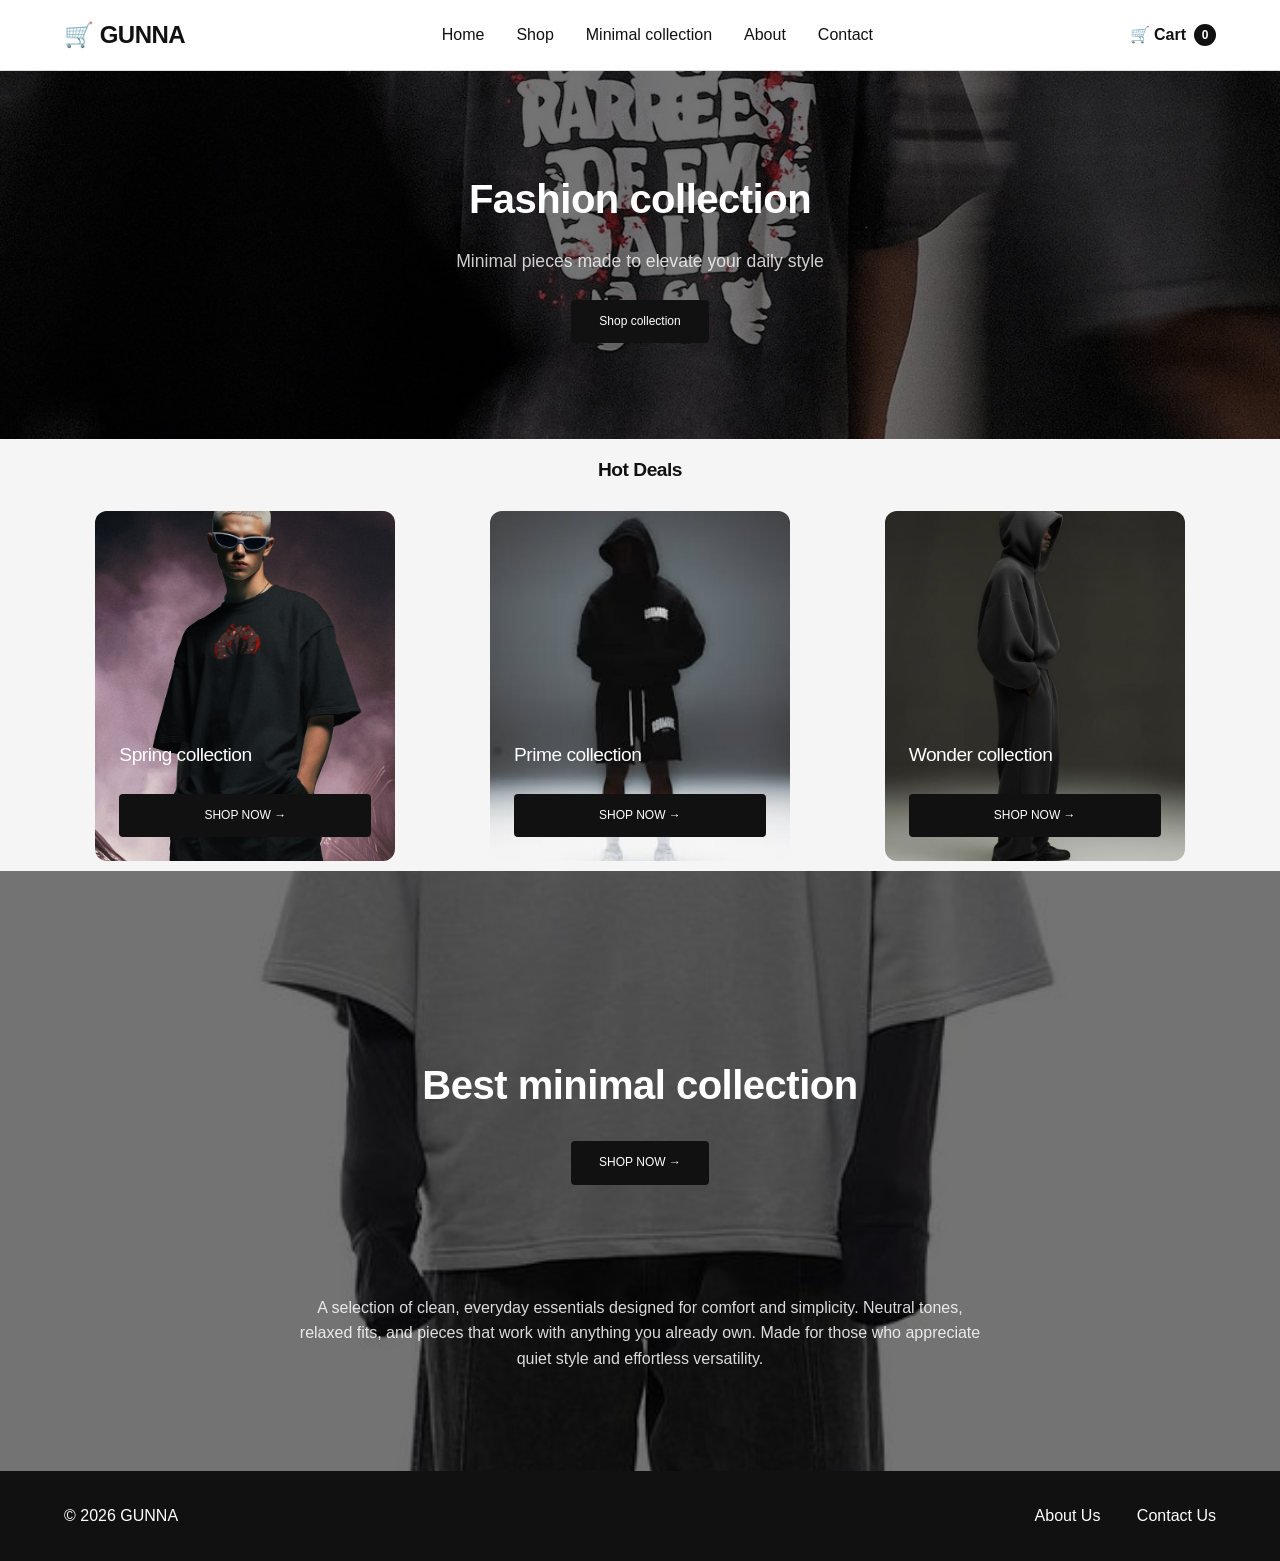
==== index.html @ c0923dde "Add files via upload" ====
<!DOCTYPE html>
<html lang="en">

<head>
    <meta charset="UTF-8">
    <meta name="author" content="Dovydas Valančius">
    <meta name="viewport" content="width=device-width, initial-scale=1.0">
    <title>Gunna | E-SHOP</title>
    <link rel="icon" href="/hoodie.png" type="image/png">
    <link rel="stylesheet" href="styles.css" type="text/css">
</head>

<body>

<header class="header">
    <div class="wrapper">
        <nav aria-label="Main navigation">

            <h1 class="logo"> 🛒 GUNNA</h1>

            <ul>
                <li><a href="#hero">Home</a></li>
                <li><a href="#shop">Shop</a></li>
                <li><a href="#hero2">Minimal collection</a></li>
                <li><a href="about.html">About</a></li>
                <li><a href="contact.html">Contact</a></li>
            </ul>

            <a href="#" class="cart-btn">
                🛒 Cart
                <span class="cart-count">0</span>
            </a>

        </nav>
    </div>
</header>

<main>

<section class="mainhero" id="hero">
    <div class="wrapper">

        <h2>Fashion collection</h2>

        <p class="hero1">
            Minimal pieces made to elevate your daily style
        </p>

        <a href="#shop" class="btn1">Shop collection</a>

    </div>
</section>

<section class="shop" id="shop">
    <div class="wrapper">

        <h2 class="hotdeals">Hot Deals</h2>

        <div class="cards">

            <article class="card spring">
                <h3>Spring collection</h3>
                <a href="spring.html" class="btn">SHOP NOW →</a>
            </article>

            <article class="card prime">
                <h3>Prime collection</h3>
                <a href="prime.html" class="btn">SHOP NOW →</a>
            </article>

            <article class="card wonder">
                <h3>Wonder collection</h3>
                <a href="wonder.html" class="btn">SHOP NOW →</a>
            </article>

        </div>

    </div>
</section>

<section class="secondhero" id="hero2">
    <div class="wrapper">

        <h2>Best minimal collection</h2>

        <p class="text">
            A selection of clean, everyday essentials designed for comfort and simplicity.
            Neutral tones, relaxed fits, and pieces that work with anything you already own.
            Made for those who appreciate quiet style and effortless versatility.
        </p>

        <a href="minimal.html" class="btn1">SHOP NOW →</a>

    </div>
</section>

</main>

<footer class="footer">
    <div class="footer-wrapper">

        <div class="footer-left">
            <p>© 2026 GUNNA</p>
        </div>

        <div class="footer-right">
            <a href="about.html">About Us</a>
            <a href="contact.html">Contact Us</a>
        </div>

    </div>
</footer>

</body>
</html>
---- styles.css ----
* {
  margin: 0;
  padding: 0;
  box-sizing: border-box;
}

html {
  scroll-behavior: smooth;
}

html, body {
  margin: 0;
  padding: 0;
  background: #f5f5f5;
  font-family: Arial, Helvetica, sans-serif;
  color: #111;
  line-height: 1.6;
}


.wrapper {
  width: 90%;
  max-width: 1200px;
  margin: 0 auto;
}

h1, h2, h3 {
  font-weight: 600;
  letter-spacing: -0.5px;
}

.text {
  max-width: 600px;
  margin-top: 1rem;
  opacity: 0.85;
}


.btn,
.btn1 {
  display: inline-block;
  padding: 12px 28px;
  background: #111;
  color: #fff;
  text-decoration: none;
  border-radius: 4px;
  margin-top: 1.5rem;
  transition: 0.25s ease;
  text-align: center;
  font-size: 0.75rem;
}

.btn:hover,
.btn1:hover {
  background: #333;
  transform: translateY(-3px);
  box-shadow: 0 8px 20px rgba(0,0,0,0.25);
}


.header {
  background: #fff;
  padding: 1rem 0;
  border-bottom: 1px solid #ddd;
  position: sticky;
  top: 0;
  z-index: 100;
}

nav {
  display: flex;
  justify-content: space-between;
  align-items: center;
}

nav ul {
  display: flex;
  gap: 2rem;
  list-style: none;
}

nav a {
  text-decoration: none;
  color: #111;
  font-weight: 500;
  transition: 0.2s ease;
}

nav a:hover {
  opacity: 0.6;
}


.mainhero {
  background:
    linear-gradient(rgba(0,0,0,0.55), rgba(0,0,0,0.55)),
    url("model.jpg") center/cover no-repeat;
  padding: 6rem 0;
  text-align: center;
}

.mainhero h2 {
  font-size: 2.5rem;
  color: #fff;
}

.hero1 {
  margin-top: 1rem;
  font-size: 1.1rem;
  color: #fff;
  opacity: 0.8;
}


.hotdeals {
  margin: 1rem auto;
  font-size: 1.2rem;
  text-align: center;
}

.cards {
  display: grid;
  grid-template-columns: repeat(3, 1fr);
  gap: 2rem;
}

.card {
  height: 350px;
  width: 100%;
  max-width: 300px;
  background-size: cover;
  background-position: center;
  background-repeat: no-repeat;
  display: flex;
  flex-direction: column;
  justify-content: flex-end;
  padding: 1.5rem;
  border-radius: 12px;
  color: #fff;
  position: relative;
  overflow: hidden;
  margin: 10px auto;
  transition: 0.25s ease;
}

.card:hover {
  transform: translateY(-3px);
  box-shadow: 0 5px 10px rgba(0,0,0,0.15);
}

.card::before {
  content: "";
  position: absolute;
  inset: 0;
  height: 90px;
  background: linear-gradient(to bottom, rgba(0,0,0,0.15), transparent);
  z-index: 1;
}

.card h3 {
  font-size: 1.2rem;
  font-weight: 500;
  position: relative;
  z-index: 2;
}

.spring { background-image: url("spring.jpg"); }
.prime  { background-image: url("prime.jpg"); }
.wonder { background-image: url("wonder.jpg"); }


.secondhero {
  background:
    linear-gradient(rgba(0,0,0,0.55), rgba(0,0,0,0.55)),
    url("hero2.jpg") center/cover no-repeat;
  height: 600px;
  padding: 2rem 0;
  text-align: center;
  position: relative;
}

.secondhero h2 {
  font-size: 2.5rem;
  color: #fff;
  margin-top: 150px;
}

.secondhero .text {
  position: absolute;
  bottom: 100px;
  left: 50%;
  transform: translateX(-50%);
  width: 100%;
  max-width: 700px;
  color: #fff;
  text-align: center;
  line-height: 1.6;
}


hr {
  border: none;
  height: 1px;
  background: linear-gradient(to right, transparent, #000, transparent);
  margin: 3rem 0;
}

.about-layout {
  display: flex;
  align-items: center;
  gap: 3rem;
  padding: 4rem 0;
}

.about-text h2 {
  flex: 1;
  text-align: left;
  font-size: 2.5rem;
}

.about-text p {
  font-size: 1rem;
  padding-top: 12px;
  max-width: 800px;
  line-height: 1.8;
}

.about-image img {
  width: 100%;
  max-width: 800px;
  border-radius: 12px;
}

.about-layout-2 {
  display: flex;
  flex-direction: row-reverse; 
  align-items: center;
  gap: 3rem;
  padding: 4rem 0;
}

.about-image-2 {
  flex: 1;
}

.about-image-2 img {
  width: 100%;
  max-width: 800px;
  border-radius: 12px;
}

.about-text-2 {
  flex: 1;
  text-align: left;
}

.about-text-2 h2 {
  font-size: 2.5rem;
}

.about-text-2 p {
  font-size: 1rem;
  padding-top: 12px;
  max-width: 800px;
  line-height: 1.8;
}


.contact {
  padding: 6rem 0;
}

.contact h2 {
  text-align: center;
  font-size: 2rem;
  color: #000;
}

.contact p {
  text-align: center;
  color: #333;
}

.contact-layout {
  display: flex;
  align-items: center;
  justify-content: space-between;
  gap: 4rem;
  margin-top: 2rem;
}

.contact-image img {
  width: 100%;
  max-width: 500px;
  border-radius: 12px;
  object-fit: cover;
  margin-bottom: 3rem;
}

#contactform {
  flex: 1;
  display: flex;
  flex-direction: column;
}

#contactform form {
  display: flex;
  flex-direction: column;
  gap: 1.2rem;
}

#contactform label {
  font-size: 1rem;
  font-weight: 600;
  margin-bottom: 4px;
}

#contactform input,
#contactform textarea {
  width: 100%;
  padding: 14px 16px;
  font-size: 1rem;
  border: 1px solid #ccc;
  border-radius: 6px;
  outline: none;
  transition: border 0.2s ease;
}

#contactform input:focus,
#contactform textarea:focus {
  border-color: black;
}

#contactform textarea {
  resize: vertical;
  min-height: 120px;
}

#contactform button {
  background: black;
  color: white;
  padding: 14px 20px;
  font-size: 1rem;
  font-weight: 600;
  border: none;
  border-radius: 6px;
  cursor: pointer;
  margin-top: 10px;
  transition: opacity 0.2s ease;
}

#contactform button:hover {
  opacity: 0.8;
}


.collection h2 {
  text-align: center;
  font-size: 2.4rem;
  margin-top: 2rem;
  margin-bottom: 2rem;
  font-weight: 700;
  letter-spacing: 1px;
}

.products {
  display: grid;
  grid-template-columns: repeat(3, 1fr);
  gap: 2rem;
  margin-top: 2rem;
  padding-bottom: 4rem;
}

.product-card {
  background: white;
  border-radius: 12px;
  overflow: hidden;
  text-align: center;
  box-shadow: 0 4px 12px rgba(0,0,0,0.08);
  transition: .25s ease;
  display: flex;
  flex-direction: column;
  justify-content: space-between;
}

.product-card:hover {
  transform: translateY(-4px);
}

.product-card img {
  width: 100%;
  height: 320px;
  object-fit: cover;
}

.product-card h3 {
  margin-top: 1rem;
  font-size: 1.2rem;
}

.price {
  margin-top: .5rem;
  font-weight: bold;
  font-size: 1.1rem;
}

.product-card button {
  margin: 1rem 0 1.5rem;
  padding: 12px 24px;
  background: #111;
  color: white;
  border: none;
  border-radius: 4px;
  cursor: pointer;
  transition: .2s ease;
}

.product-card button:hover {
  background: #333;
}


.cart-btn {
  display: flex;
  align-items: center;
  gap: 8px;
  color: #111;
  text-decoration: none;
  font-weight: 600;
}

.cart-count {
  background: #111;
  color: white;
  width: 22px;
  height: 22px;
  border-radius: 50%;
  display: flex;
  justify-content: center;
  align-items: center;
  font-size: 0.75rem;
}


.footer {
  background: #111;
  color: #fff;
  padding: 2rem 0;
}

.footer-wrapper {
  width: 90%;
  max-width: 1200px;
  margin: 0 auto;
  display: flex;
  justify-content: space-between;
  align-items: center;
}

.footer-right a {
  color: #fff;
  margin-left: 2rem;
  text-decoration: none;
  font-size: 1rem;
  transition: 0.2s ease;
}

.footer-right a:hover {
  opacity: 0.6;
}


@media (max-width: 768px) {

  nav {
    flex-direction: column;
    gap: 1rem;
  }

  nav ul {
    flex-wrap: wrap;
    justify-content: center;
    gap: 0.5rem;
  }

  .cards {
    grid-template-columns: 1fr;
  }

  .card {
    max-width: 100%;
  }

  .mainhero h2,
  .secondhero h2 {
    font-size: 2rem;
  }

  .secondhero .text {
    width: 90%;
    bottom: 40px;
    font-size: 0.9rem;
  }

  .contact-hours {
    width: 100%;
  }

  .about-layout,
  .about-layout-2 {
    flex-direction: column;
    text-align: center;
  }

  .footer-wrapper {
    flex-direction: column;
    gap: 1rem;
  }
}
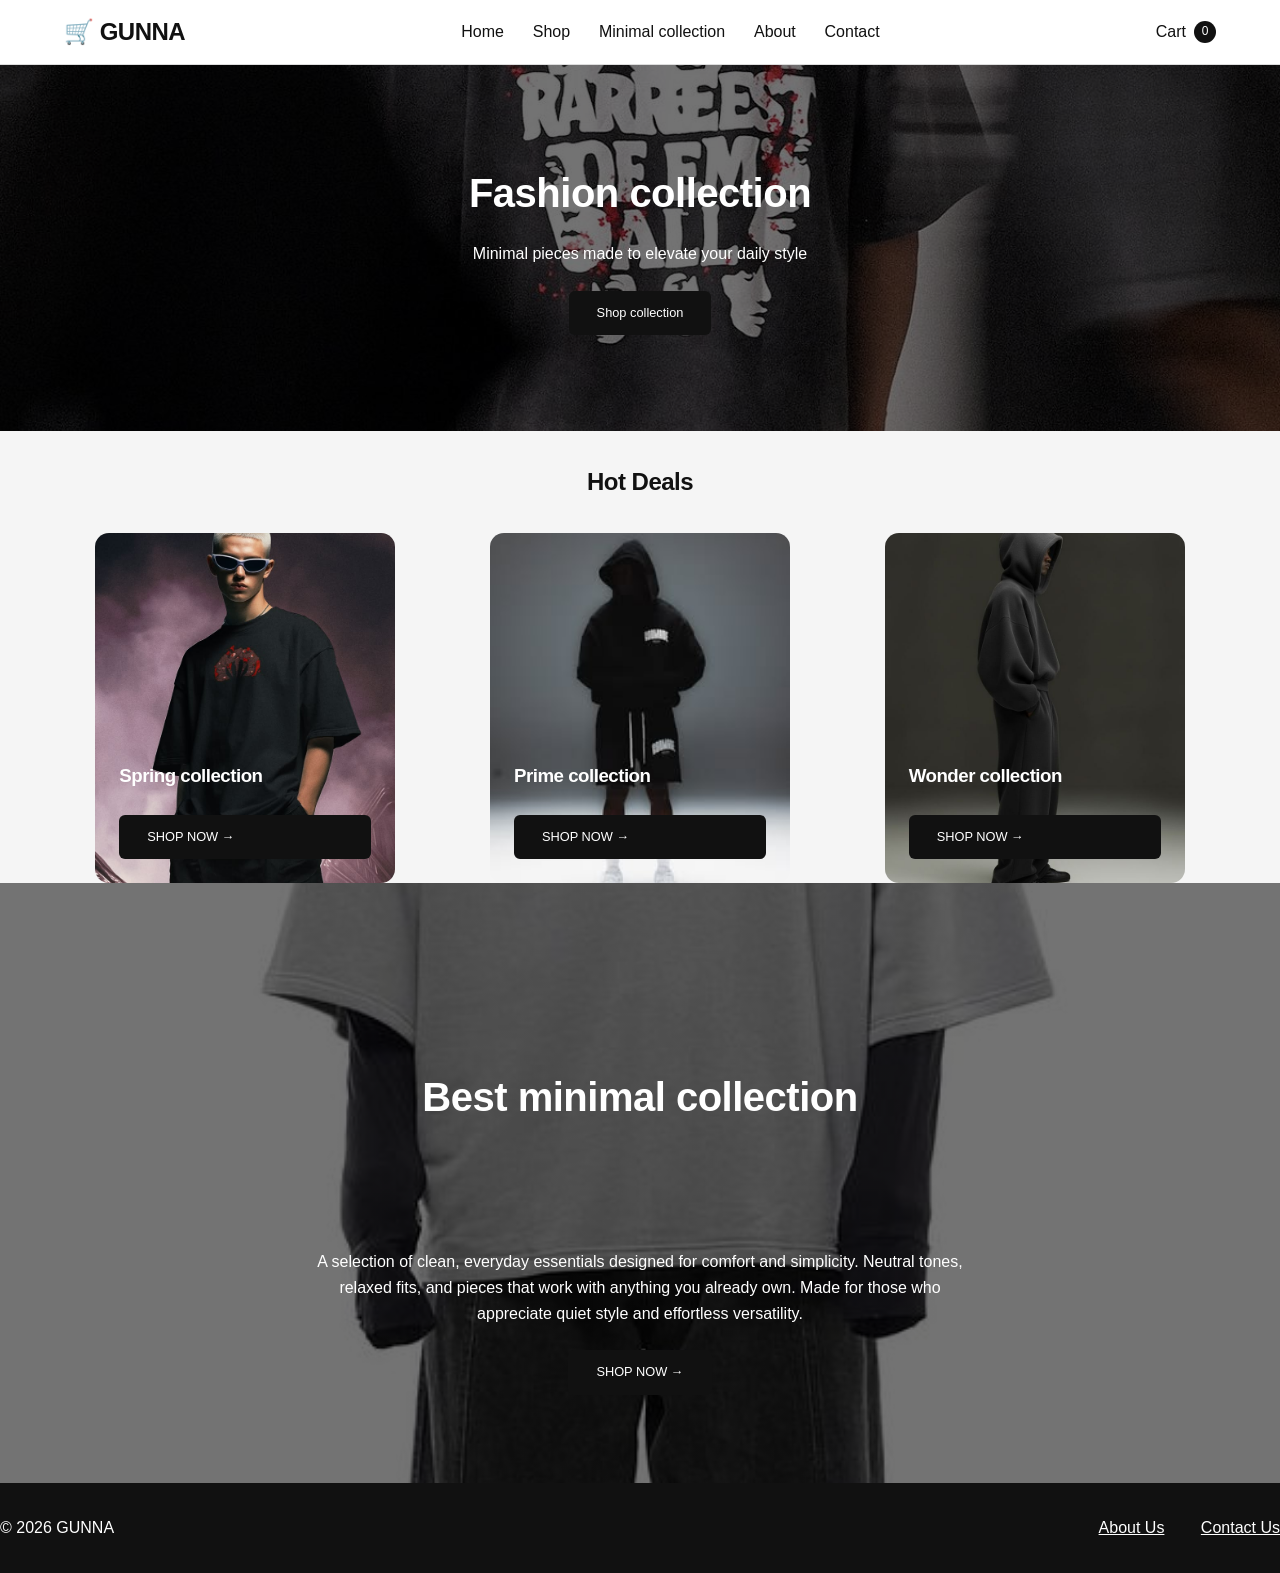
==== commit 100a6f73: "Update index.html" ====
--- a/index.html
+++ b/index.html
@@ -27,7 +27,7 @@
             </ul>
 
             <a href="#" class="cart-btn">
-                🛒 Cart
+                Cart
                 <span class="cart-count">0</span>
             </a>
 
--- a/styles.css
+++ b/styles.css
@@ -1,520 +1,614 @@
-
 * {
-  margin: 0;
-  padding: 0;
-  box-sizing: border-box;
-}
+  margin:0;
+  padding:0;
+  box-sizing:border-box;
+}
+
 
 html {
-  scroll-behavior: smooth;
-}
-
-html, body {
-  margin: 0;
-  padding: 0;
-  background: #f5f5f5;
-  font-family: Arial, Helvetica, sans-serif;
-  color: #111;
-  line-height: 1.6;
+  scroll-behavior:smooth;
+}
+
+
+body {
+  background:#f5f5f5;
+  font-family:Arial, Helvetica, sans-serif;
+  color:#111;
+  line-height:1.6;
 }
 
 
 .wrapper {
-  width: 90%;
-  max-width: 1200px;
-  margin: 0 auto;
-}
-
-h1, h2, h3 {
-  font-weight: 600;
-  letter-spacing: -0.5px;
-}
-
-.text {
-  max-width: 600px;
-  margin-top: 1rem;
-  opacity: 0.85;
+  width:90%;
+  max-width:1200px;
+  margin:auto;
+}
+
+
+h1,h2,h3 {
+  font-weight:600;
+  letter-spacing:-.5px;
 }
 
 
 .btn,
 .btn1 {
-  display: inline-block;
-  padding: 12px 28px;
-  background: #111;
-  color: #fff;
-  text-decoration: none;
-  border-radius: 4px;
-  margin-top: 1.5rem;
-  transition: 0.25s ease;
-  text-align: center;
-  font-size: 0.75rem;
-}
+  display:inline-block;
+  padding:12px 28px;
+  background:#111;
+  color:white;
+  text-decoration:none;
+  border-radius:6px;
+  margin-top:1.5rem;
+  transition:.25s;
+  font-size:.8rem;
+}
+
 
 .btn:hover,
 .btn1:hover {
-  background: #333;
-  transform: translateY(-3px);
-  box-shadow: 0 8px 20px rgba(0,0,0,0.25);
+  background:#333;
+  transform:translateY(-3px);
 }
 
 
 .header {
-  background: #fff;
-  padding: 1rem 0;
-  border-bottom: 1px solid #ddd;
-  position: sticky;
-  top: 0;
-  z-index: 100;
-}
+  background:white;
+  padding:.8rem 0;
+  border-bottom:1px solid #ddd;
+  position:sticky;
+  top:0;
+  z-index:100;
+}
+
 
 nav {
-  display: flex;
+  display:flex;
+  justify-content:space-between;
+  align-items:center;
+}
+
+
+nav ul {
+  display:flex;
+  gap:1.8rem;
+  list-style:none;
+}
+
+
+nav a {
+  color:#111;
+  text-decoration:none;
+  font-weight:500;
+}
+
+
+.logo {
+  font-weight:bold;
+}
+
+
+.mainhero {
+  background:
+  linear-gradient(rgba(0,0,0,.55),rgba(0,0,0,.55)),
+  url("model.jpg") center/cover;
+
+  padding:6rem 0;
+  text-align:center;
+}
+
+
+.mainhero h2 {
+  color:white;
+  font-size:2.5rem;
+}
+
+
+.hero1 {
+  color:white;
+  margin-top:1rem;
+}
+
+
+.cards {
+  display:grid;
+  grid-template-columns:repeat(3,1fr);
+  gap:2rem;
+}
+
+
+.hotdeals {
+  text-align:center;
+  margin:2rem 0;
+}
+
+
+.card {
+
+height:350px;
+max-width:300px;
+width:100%;
+margin:auto;
+
+background-size:cover;
+background-position:center;
+
+display:flex;
+flex-direction:column;
+justify-content:flex-end;
+
+padding:1.5rem;
+border-radius:14px;
+
+color:white;
+overflow:hidden;
+
+transition:.25s;
+
+}
+
+
+.card:hover {
+transform:translateY(-5px);
+}
+
+
+.spring {
+background-image:url("spring.jpg");
+}
+
+
+.prime {
+background-image:url("prime.jpg");
+}
+
+
+.wonder {
+background-image:url("wonder.jpg");
+}
+
+
+.secondhero {
+
+background:
+linear-gradient(rgba(0,0,0,.55),rgba(0,0,0,.55)),
+url("hero2.jpg") center/cover;
+
+height:600px;
+text-align:center;
+padding:2rem;
+
+}
+
+
+.secondhero h2 {
+
+margin-top:150px;
+color:white;
+font-size:2.5rem;
+
+}
+
+
+.secondhero .text {
+
+color:white;
+max-width:650px;
+margin:120px auto 0;
+
+}
+
+
+.about-layout,
+.about-layout-2 {
+
+display:flex;
+align-items:center;
+gap:3rem;
+padding:4rem 0;
+
+}
+
+
+.about-layout-2 {
+flex-direction:row-reverse;
+}
+
+
+.about-image img,
+.about-image-2 img {
+
+width:100%;
+border-radius:14px;
+
+}
+
+
+
+.contact {
+
+padding:5rem 0;
+
+}
+
+
+.contact h2,
+.contact p {
+
+text-align:center;
+
+}
+
+
+.contact-layout {
+
+display:flex;
+gap:3rem;
+margin-top:2rem;
+align-items:center;
+
+}
+
+
+.contact-image img {
+
+width:100%;
+max-width:500px;
+border-radius:14px;
+
+}
+
+
+#contactform {
+
+flex:1;
+background:white;
+padding:2rem;
+border-radius:14px;
+
+box-shadow:0 10px 25px rgba(0,0,0,.08);
+
+}
+
+
+#contactform form {
+
+display:flex;
+flex-direction:column;
+gap:1rem;
+
+}
+
+
+#contactform input,
+#contactform textarea {
+
+width:100%;
+padding:14px;
+border:1px solid #ccc;
+border-radius:8px;
+font-size:1rem;
+
+}
+
+
+#contactform textarea {
+
+min-height:120px;
+resize:vertical;
+
+}
+
+
+#contactform button {
+
+background:#111;
+color:white;
+border:none;
+padding:14px;
+border-radius:8px;
+cursor:pointer;
+
+}
+
+
+.collection h2 {
+
+text-align:center;
+font-size:2.4rem;
+margin:2rem;
+
+}
+
+
+.products {
+
+display:grid;
+grid-template-columns:repeat(3,1fr);
+gap:2rem;
+padding-bottom:4rem;
+
+}
+
+
+.product-card {
+
+background:white;
+border-radius:14px;
+overflow:hidden;
+text-align:center;
+
+box-shadow:0 8px 20px rgba(0,0,0,.08);
+
+transition:.25s;
+
+}
+
+
+.product-card:hover {
+
+transform:translateY(-5px);
+
+}
+
+
+.product-card img {
+
+width:100%;
+height:320px;
+object-fit:cover;
+
+}
+
+
+.product-card button {
+
+margin:1rem;
+padding:12px 25px;
+background:#111;
+color:white;
+border:none;
+border-radius:6px;
+
+}
+
+
+
+.cart-btn {
+
+display:flex;
+align-items:center;
+gap:8px;
+
+}
+
+
+.cart-count {
+
+background:#111;
+color:white;
+
+width:22px;
+height:22px;
+
+display:flex;
+align-items:center;
+justify-content:center;
+
+border-radius:50%;
+
+font-size:.75rem;
+
+}
+
+
+.project-grid {
+
+display:grid;
+grid-template-columns:repeat(3,1fr);
+gap:2rem;
+
+}
+
+
+.project-card {
+
+background:white;
+padding:2rem;
+border-radius:14px;
+
+min-height:260px;
+
+display:flex;
+flex-direction:column;
+justify-content:space-between;
+
+box-shadow:0 8px 20px rgba(0,0,0,.08);
+
+}
+
+
+.description {
+
+color:#555;
+
+}
+
+
+.skills-list {
+
+display:flex;
+justify-content:center;
+flex-wrap:wrap;
+gap:1rem;
+
+list-style:none;
+
+}
+
+
+.skills-list li {
+
+background:#111;
+color:white;
+
+padding:8px 15px;
+
+border-radius:20px;
+
+}
+
+
+
+.footer {
+
+background:#111;
+color:white;
+padding:2rem 0;
+
+}
+
+
+.footer-wrapper {
+
+display:flex;
+justify-content:space-between;
+align-items:center;
+
+}
+
+
+.footer-right a {
+
+color:white;
+margin-left:2rem;
+
+}
+
+
+
+
+@media(max-width:768px){
+
+.wrapper {
+  width:92%;
+}
+
+.header {
+  padding:.4rem 0;
+}
+
+nav {
+  flex-direction: row;
   justify-content: space-between;
   align-items: center;
 }
 
 nav ul {
-  display: flex;
-  gap: 2rem;
-  list-style: none;
-}
-
-nav a {
-  text-decoration: none;
-  color: #111;
-  font-weight: 500;
-  transition: 0.2s ease;
-}
-
-nav a:hover {
-  opacity: 0.6;
+  flex-direction: row;
+  flex-wrap: nowrap;
+  justify-content: flex-end;
+  gap: .7rem;
+}
+
+nav ul a {
+  font-size:.85rem;
+}
+
+.cart-btn {
+  font-size:.85rem;
 }
 
 
 .mainhero {
-  background:
-    linear-gradient(rgba(0,0,0,0.55), rgba(0,0,0,0.55)),
-    url("model.jpg") center/cover no-repeat;
-  padding: 6rem 0;
-  text-align: center;
+  padding:4rem 0;
 }
 
 .mainhero h2 {
-  font-size: 2.5rem;
-  color: #fff;
-}
-
-.hero1 {
-  margin-top: 1rem;
-  font-size: 1.1rem;
-  color: #fff;
-  opacity: 0.8;
-}
-
-
-.hotdeals {
-  margin: 1rem auto;
-  font-size: 1.2rem;
-  text-align: center;
-}
-
-.cards {
-  display: grid;
-  grid-template-columns: repeat(3, 1fr);
-  gap: 2rem;
+  font-size:2rem;
+}
+
+
+.cards,
+.products,
+.project-grid {
+  grid-template-columns:1fr;
 }
 
 .card {
-  height: 350px;
-  width: 100%;
-  max-width: 300px;
-  background-size: cover;
-  background-position: center;
-  background-repeat: no-repeat;
-  display: flex;
-  flex-direction: column;
-  justify-content: flex-end;
-  padding: 1.5rem;
-  border-radius: 12px;
-  color: #fff;
-  position: relative;
-  overflow: hidden;
-  margin: 10px auto;
-  transition: 0.25s ease;
-}
-
-.card:hover {
-  transform: translateY(-3px);
-  box-shadow: 0 5px 10px rgba(0,0,0,0.15);
-}
-
-.card::before {
-  content: "";
-  position: absolute;
-  inset: 0;
-  height: 90px;
-  background: linear-gradient(to bottom, rgba(0,0,0,0.15), transparent);
-  z-index: 1;
-}
-
-.card h3 {
-  font-size: 1.2rem;
-  font-weight: 500;
-  position: relative;
-  z-index: 2;
-}
-
-.spring { background-image: url("spring.jpg"); }
-.prime  { background-image: url("prime.jpg"); }
-.wonder { background-image: url("wonder.jpg"); }
+  height:320px;
+  max-width:100%;
+}
+
+.product-card {
+  max-width:350px;
+  margin:auto;
+}
+
+.product-card img {
+  height:300px;
+}
 
 
 .secondhero {
-  background:
-    linear-gradient(rgba(0,0,0,0.55), rgba(0,0,0,0.55)),
-    url("hero2.jpg") center/cover no-repeat;
-  height: 600px;
-  padding: 2rem 0;
-  text-align: center;
-  position: relative;
+  height:auto;
+  min-height:500px;
 }
 
 .secondhero h2 {
-  font-size: 2.5rem;
-  color: #fff;
-  margin-top: 150px;
-}
-
-.secondhero .text {
-  position: absolute;
-  bottom: 100px;
-  left: 50%;
-  transform: translateX(-50%);
-  width: 100%;
-  max-width: 700px;
-  color: #fff;
-  text-align: center;
-  line-height: 1.6;
-}
-
-
-hr {
-  border: none;
-  height: 1px;
-  background: linear-gradient(to right, transparent, #000, transparent);
-  margin: 3rem 0;
-}
-
-.about-layout {
-  display: flex;
-  align-items: center;
-  gap: 3rem;
-  padding: 4rem 0;
-}
-
-.about-text h2 {
-  flex: 1;
-  text-align: left;
-  font-size: 2.5rem;
-}
-
-.about-text p {
-  font-size: 1rem;
-  padding-top: 12px;
-  max-width: 800px;
-  line-height: 1.8;
-}
-
-.about-image img {
-  width: 100%;
-  max-width: 800px;
-  border-radius: 12px;
-}
-
-.about-layout-2 {
-  display: flex;
-  flex-direction: row-reverse; 
-  align-items: center;
-  gap: 3rem;
-  padding: 4rem 0;
-}
-
-.about-image-2 {
-  flex: 1;
-}
-
-.about-image-2 img {
-  width: 100%;
-  max-width: 800px;
-  border-radius: 12px;
-}
-
-.about-text-2 {
-  flex: 1;
-  text-align: left;
-}
-
-.about-text-2 h2 {
-  font-size: 2.5rem;
-}
-
-.about-text-2 p {
-  font-size: 1rem;
-  padding-top: 12px;
-  max-width: 800px;
-  line-height: 1.8;
-}
-
+  margin-top:80px;
+  font-size:2rem;
+}
+
+
+
+.about-layout,
+.about-layout-2,
+.contact-layout {
+  flex-direction:column;
+}
 
 .contact {
-  padding: 6rem 0;
-}
-
-.contact h2 {
-  text-align: center;
-  font-size: 2rem;
-  color: #000;
-}
-
-.contact p {
-  text-align: center;
-  color: #333;
-}
-
-.contact-layout {
-  display: flex;
-  align-items: center;
-  justify-content: space-between;
-  gap: 4rem;
-  margin-top: 2rem;
-}
-
-.contact-image img {
-  width: 100%;
-  max-width: 500px;
-  border-radius: 12px;
-  object-fit: cover;
-  margin-bottom: 3rem;
+  padding:4rem 0;
 }
 
 #contactform {
-  flex: 1;
-  display: flex;
-  flex-direction: column;
-}
-
-#contactform form {
-  display: flex;
-  flex-direction: column;
-  gap: 1.2rem;
-}
-
-#contactform label {
-  font-size: 1rem;
-  font-weight: 600;
-  margin-bottom: 4px;
+  width:100%;
+  padding:1.5rem;
 }
 
 #contactform input,
 #contactform textarea {
-  width: 100%;
-  padding: 14px 16px;
-  font-size: 1rem;
-  border: 1px solid #ccc;
-  border-radius: 6px;
-  outline: none;
-  transition: border 0.2s ease;
-}
-
-#contactform input:focus,
-#contactform textarea:focus {
-  border-color: black;
-}
-
-#contactform textarea {
-  resize: vertical;
-  min-height: 120px;
+  font-size:16px;
 }
 
 #contactform button {
-  background: black;
-  color: white;
-  padding: 14px 20px;
-  font-size: 1rem;
-  font-weight: 600;
-  border: none;
-  border-radius: 6px;
-  cursor: pointer;
-  margin-top: 10px;
-  transition: opacity 0.2s ease;
-}
-
-#contactform button:hover {
-  opacity: 0.8;
-}
-
-
-.collection h2 {
-  text-align: center;
-  font-size: 2.4rem;
-  margin-top: 2rem;
-  margin-bottom: 2rem;
-  font-weight: 700;
-  letter-spacing: 1px;
-}
-
-.products {
-  display: grid;
-  grid-template-columns: repeat(3, 1fr);
-  gap: 2rem;
-  margin-top: 2rem;
-  padding-bottom: 4rem;
-}
-
-.product-card {
-  background: white;
-  border-radius: 12px;
-  overflow: hidden;
-  text-align: center;
-  box-shadow: 0 4px 12px rgba(0,0,0,0.08);
-  transition: .25s ease;
-  display: flex;
-  flex-direction: column;
-  justify-content: space-between;
-}
-
-.product-card:hover {
-  transform: translateY(-4px);
-}
-
-.product-card img {
-  width: 100%;
-  height: 320px;
-  object-fit: cover;
-}
-
-.product-card h3 {
-  margin-top: 1rem;
-  font-size: 1.2rem;
-}
-
-.price {
-  margin-top: .5rem;
-  font-weight: bold;
-  font-size: 1.1rem;
-}
-
-.product-card button {
-  margin: 1rem 0 1.5rem;
-  padding: 12px 24px;
-  background: #111;
-  color: white;
-  border: none;
-  border-radius: 4px;
-  cursor: pointer;
-  transition: .2s ease;
-}
-
-.product-card button:hover {
-  background: #333;
-}
-
-
-.cart-btn {
-  display: flex;
-  align-items: center;
-  gap: 8px;
-  color: #111;
-  text-decoration: none;
-  font-weight: 600;
-}
-
-.cart-count {
-  background: #111;
-  color: white;
-  width: 22px;
-  height: 22px;
-  border-radius: 50%;
-  display: flex;
-  justify-content: center;
-  align-items: center;
-  font-size: 0.75rem;
-}
-
-
-.footer {
-  background: #111;
-  color: #fff;
-  padding: 2rem 0;
-}
+  width:100%;
+}
+
+
+
+.skills-list {
+  flex-direction:column;
+  align-items:center;
+}
+
 
 .footer-wrapper {
-  width: 90%;
-  max-width: 1200px;
-  margin: 0 auto;
-  display: flex;
-  justify-content: space-between;
-  align-items: center;
+  flex-direction:column;
+  gap:1rem;
+  text-align:center;
+}
+
+.footer-right {
+  display:flex;
+  flex-direction:column;
+  gap:1rem;
 }
 
 .footer-right a {
-  color: #fff;
-  margin-left: 2rem;
-  text-decoration: none;
-  font-size: 1rem;
-  transition: 0.2s ease;
-}
-
-.footer-right a:hover {
-  opacity: 0.6;
-}
-
-
-@media (max-width: 768px) {
-
-  nav {
-    flex-direction: column;
-    gap: 1rem;
-  }
-
-  nav ul {
-    flex-wrap: wrap;
-    justify-content: center;
-    gap: 0.5rem;
-  }
-
-  .cards {
-    grid-template-columns: 1fr;
-  }
-
-  .card {
-    max-width: 100%;
-  }
-
-  .mainhero h2,
-  .secondhero h2 {
-    font-size: 2rem;
-  }
-
-  .secondhero .text {
-    width: 90%;
-    bottom: 40px;
-    font-size: 0.9rem;
-  }
-
-  .contact-hours {
-    width: 100%;
-  }
-
-  .about-layout,
-  .about-layout-2 {
-    flex-direction: column;
-    text-align: center;
-  }
-
-  .footer-wrapper {
-    flex-direction: column;
-    gap: 1rem;
-  }
-}
+  margin:0;
+}
+
+}
+
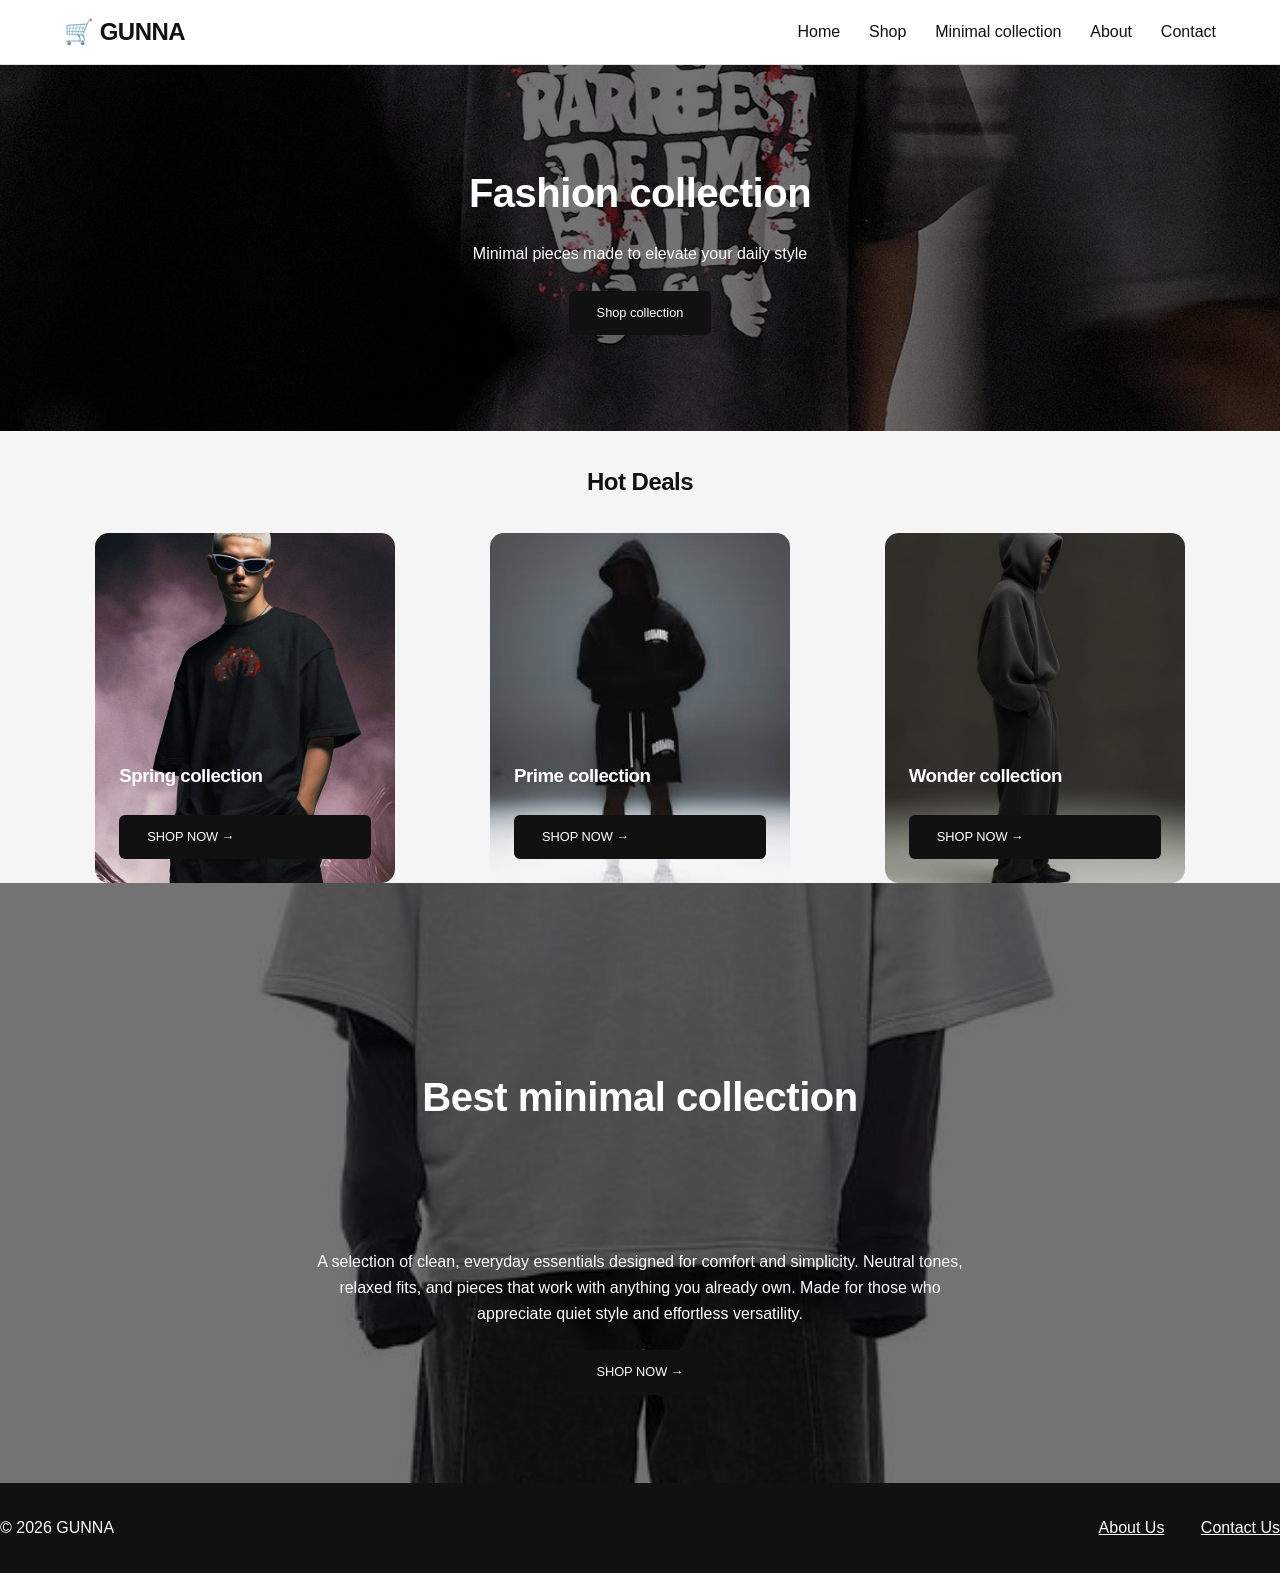
==== commit e43e9cae: "Update index.html" ====
--- a/index.html
+++ b/index.html
@@ -26,10 +26,6 @@
                 <li><a href="contact.html">Contact</a></li>
             </ul>
 
-            <a href="#" class="cart-btn">
-                Cart
-                <span class="cart-count">0</span>
-            </a>
 
         </nav>
     </div>
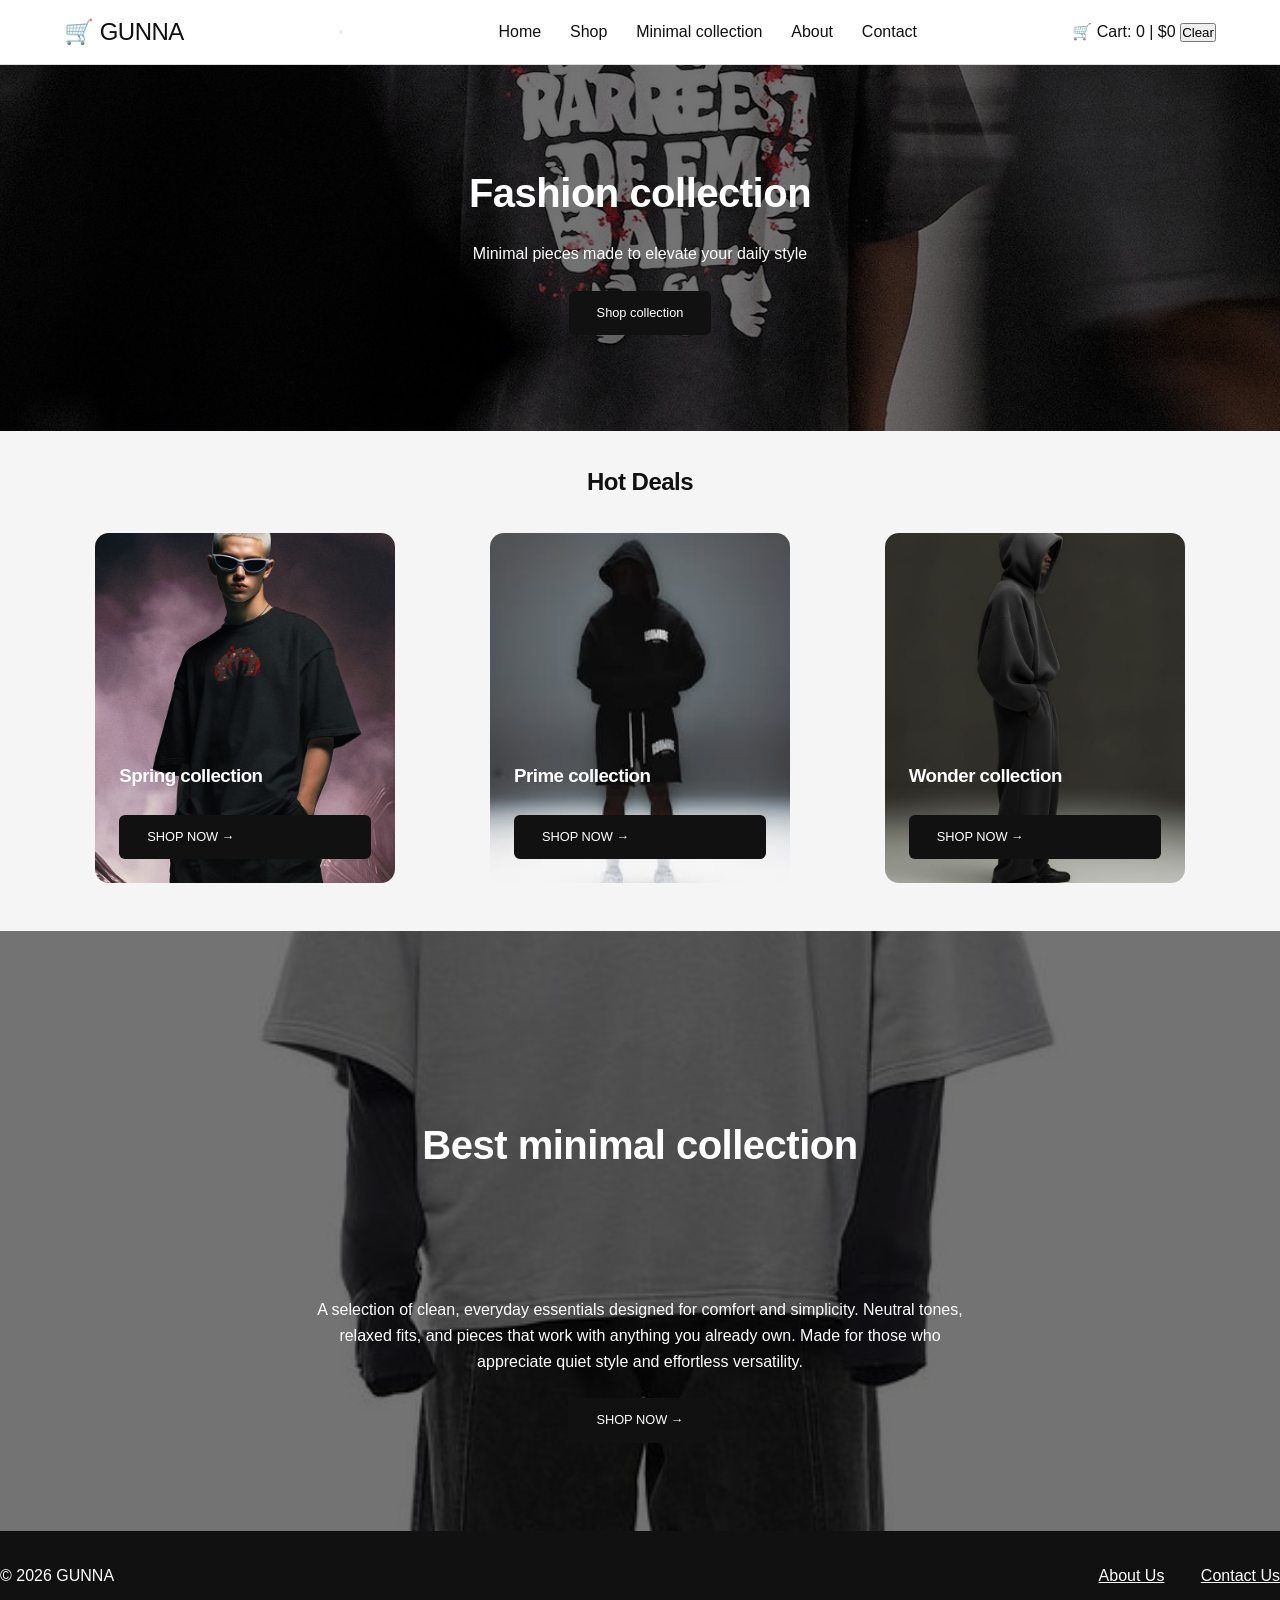
==== commit d7ee642e: "Update index.html fixed html" ====
--- a/index.html
+++ b/index.html
@@ -6,7 +6,7 @@
     <meta name="author" content="Dovydas Valančius">
     <meta name="viewport" content="width=device-width, initial-scale=1.0">
     <title>Gunna | E-SHOP</title>
-    <link rel="icon" href="/hoodie.png" type="image/png">
+    <link rel="icon" href="hoodie.png" type="image/png">
     <link rel="stylesheet" href="styles.css" type="text/css">
 </head>
 
@@ -16,16 +16,26 @@
     <div class="wrapper">
         <nav aria-label="Main navigation">
 
-            <h1 class="logo"> 🛒 GUNNA</h1>
+            <h1 class="logo"><a href="index.html#hero">🛒 GUNNA </a></h1>
 
-            <ul>
-                <li><a href="#hero">Home</a></li>
-                <li><a href="#shop">Shop</a></li>
-                <li><a href="#hero2">Minimal collection</a></li>
+            <button class="hamburger" id="hamburger-btn" aria-label="Open navigation menu">
+                <span></span>
+                <span></span>
+                <span></span>
+            </button>
+
+            <ul id="nav-links">
+                <li><a href="index.html#hero">Home</a></li>
+                <li><a href="index.html#shop">Shop</a></li>
+                <li><a href="index.html#hero2">Minimal collection</a></li>
                 <li><a href="about.html">About</a></li>
                 <li><a href="contact.html">Contact</a></li>
             </ul>
 
+<div class="cart-info">
+    <span>🛒 Cart: <span id="cart-count">0</span> | $<span id="total-price">0</span></span>
+    <button class="clear-btn" id="clear-cart-btn">Clear</button>
+</div>
 
         </nav>
     </div>
@@ -107,5 +117,7 @@
     </div>
 </footer>
 
+<script src="script.js"></script>
+
 </body>
 </html>
--- a/styles.css
+++ b/styles.css
@@ -4,11 +4,9 @@
   box-sizing:border-box;
 }
 
-
 html {
   scroll-behavior:smooth;
 }
-
 
 body {
   background:#f5f5f5;
@@ -17,19 +15,16 @@
   line-height:1.6;
 }
 
-
 .wrapper {
   width:90%;
   max-width:1200px;
   margin:auto;
 }
 
-
 h1,h2,h3 {
   font-weight:600;
   letter-spacing:-.5px;
 }
-
 
 .btn,
 .btn1 {
@@ -44,13 +39,11 @@
   font-size:.8rem;
 }
 
-
 .btn:hover,
 .btn1:hover {
   background:#333;
   transform:translateY(-3px);
 }
-
 
 .header {
   background:white;
@@ -61,20 +54,17 @@
   z-index:100;
 }
 
-
 nav {
   display:flex;
   justify-content:space-between;
   align-items:center;
 }
-
 
 nav ul {
   display:flex;
   gap:1.8rem;
   list-style:none;
 }
-
 
 nav a {
   color:#111;
@@ -82,27 +72,22 @@
   font-weight:500;
 }
 
-
 .logo {
   font-weight:bold;
 }
-
 
 .mainhero {
   background:
   linear-gradient(rgba(0,0,0,.55),rgba(0,0,0,.55)),
   url("model.jpg") center/cover;
-
   padding:6rem 0;
   text-align:center;
 }
 
-
 .mainhero h2 {
   color:white;
   font-size:2.5rem;
 }
-
 
 .hero1 {
   color:white;
@@ -114,379 +99,250 @@
   display:grid;
   grid-template-columns:repeat(3,1fr);
   gap:2rem;
-}
-
+  margin-bottom:3rem;  
+}
 
 .hotdeals {
   text-align:center;
   margin:2rem 0;
 }
 
-
 .card {
-
-height:350px;
-max-width:300px;
-width:100%;
-margin:auto;
-
-background-size:cover;
-background-position:center;
-
-display:flex;
-flex-direction:column;
-justify-content:flex-end;
-
-padding:1.5rem;
-border-radius:14px;
-
-color:white;
-overflow:hidden;
-
-transition:.25s;
-
-}
-
+  height:350px;
+  max-width:300px;
+  width:100%;
+  margin:auto;
+  background-size:cover;
+  background-position:center;
+  display:flex;
+  flex-direction:column;
+  justify-content:flex-end;
+  padding:1.5rem;
+  border-radius:14px;
+  color:white;
+  overflow:hidden;
+  transition:.25s;
+}
 
 .card:hover {
-transform:translateY(-5px);
-}
-
-
-.spring {
-background-image:url("spring.jpg");
-}
-
-
-.prime {
-background-image:url("prime.jpg");
-}
-
-
-.wonder {
-background-image:url("wonder.jpg");
-}
+  transform:translateY(-5px);
+}
+
+.spring { background-image:url("spring.jpg"); }
+.prime { background-image:url("prime.jpg"); }
+.wonder { background-image:url("wonder.jpg"); }
 
 
 .secondhero {
-
-background:
-linear-gradient(rgba(0,0,0,.55),rgba(0,0,0,.55)),
-url("hero2.jpg") center/cover;
-
-height:600px;
-text-align:center;
-padding:2rem;
-
-}
-
+  background:
+  linear-gradient(rgba(0,0,0,.55),rgba(0,0,0,.55)),
+  url("hero2.jpg") center/cover;
+  height:600px;
+  text-align:center;
+  padding:2rem;
+  margin-bottom:0;  
+}
 
 .secondhero h2 {
-
-margin-top:150px;
-color:white;
-font-size:2.5rem;
-
-}
-
+  margin-top:150px;
+  color:white;
+  font-size:2.5rem;
+}
 
 .secondhero .text {
-
-color:white;
-max-width:650px;
-margin:120px auto 0;
-
-}
-
+  color:white;
+  max-width:650px;
+  margin:120px auto 0;
+}
 
 .about-layout,
 .about-layout-2 {
-
-display:flex;
-align-items:center;
-gap:3rem;
-padding:4rem 0;
-
-}
-
+  display:flex;
+  align-items:center;
+  gap:3rem;
+  padding:4rem 0;
+}
 
 .about-layout-2 {
-flex-direction:row-reverse;
-}
-
+  flex-direction:row-reverse;
+}
 
 .about-image img,
 .about-image-2 img {
-
-width:100%;
-border-radius:14px;
-
-}
-
-
+  width:100%;
+  border-radius:14px;
+}
 
 .contact {
-
-padding:5rem 0;
-
-}
-
+  padding:5rem 0;
+}
 
 .contact h2,
 .contact p {
-
-text-align:center;
-
-}
-
+  text-align:center;
+}
 
 .contact-layout {
-
-display:flex;
-gap:3rem;
-margin-top:2rem;
-align-items:center;
-
-}
-
+  display:flex;
+  gap:3rem;
+  margin-top:2rem;
+  align-items:center;
+}
 
 .contact-image img {
-
-width:100%;
-max-width:500px;
-border-radius:14px;
-
-}
-
+  width:100%;
+  max-width:500px;
+  border-radius:14px;
+}
 
 #contactform {
-
-flex:1;
-background:white;
-padding:2rem;
-border-radius:14px;
-
-box-shadow:0 10px 25px rgba(0,0,0,.08);
-
-}
-
+  flex:1;
+  background:white;
+  padding:2rem;
+  border-radius:14px;
+  box-shadow:0 10px 25px rgba(0,0,0,.08);
+}
 
 #contactform form {
-
-display:flex;
-flex-direction:column;
-gap:1rem;
-
-}
-
+  display:flex;
+  flex-direction:column;
+  gap:1rem;
+}
 
 #contactform input,
 #contactform textarea {
-
-width:100%;
-padding:14px;
-border:1px solid #ccc;
-border-radius:8px;
-font-size:1rem;
-
-}
-
+  width:100%;
+  padding:14px;
+  border:1px solid #ccc;
+  border-radius:8px;
+  font-size:1rem;
+}
 
 #contactform textarea {
-
-min-height:120px;
-resize:vertical;
-
-}
-
+  min-height:120px;
+  resize:vertical;
+}
 
 #contactform button {
-
-background:#111;
-color:white;
-border:none;
-padding:14px;
-border-radius:8px;
-cursor:pointer;
-
-}
-
+  background:#111;
+  color:white;
+  border:none;
+  padding:14px;
+  border-radius:8px;
+  cursor:pointer;
+}
 
 .collection h2 {
-
-text-align:center;
-font-size:2.4rem;
-margin:2rem;
-
-}
-
+  text-align:center;
+  font-size:2.4rem;
+  margin:2rem;
+}
 
 .products {
-
-display:grid;
-grid-template-columns:repeat(3,1fr);
-gap:2rem;
-padding-bottom:4rem;
-
-}
-
+  display:grid;
+  grid-template-columns:repeat(3,1fr);
+  gap:2rem;
+  padding-bottom:4rem;
+}
 
 .product-card {
-
-background:white;
-border-radius:14px;
-overflow:hidden;
-text-align:center;
-
-box-shadow:0 8px 20px rgba(0,0,0,.08);
-
-transition:.25s;
-
-}
-
+  background:white;
+  border-radius:14px;
+  overflow:hidden;
+  text-align:center;
+  box-shadow:0 8px 20px rgba(0,0,0,.08);
+  transition:.25s;
+}
 
 .product-card:hover {
-
-transform:translateY(-5px);
-
-}
-
+  transform:translateY(-5px);
+}
 
 .product-card img {
-
-width:100%;
-height:320px;
-object-fit:cover;
-
-}
-
+  width:100%;
+  height:320px;
+  object-fit:cover;
+}
 
 .product-card button {
-
-margin:1rem;
-padding:12px 25px;
-background:#111;
-color:white;
-border:none;
-border-radius:6px;
-
-}
-
-
+  margin:1rem;
+  padding:12px 25px;
+  background:#111;
+  color:white;
+  border:none;
+  border-radius:6px;
+}
 
 .cart-btn {
-
-display:flex;
-align-items:center;
-gap:8px;
-
-}
-
+  display:flex;
+  align-items:center;
+  gap:8px;
+}
 
 .cart-count {
-
-background:#111;
-color:white;
-
-width:22px;
-height:22px;
-
-display:flex;
-align-items:center;
-justify-content:center;
-
-border-radius:50%;
-
-font-size:.75rem;
-
-}
-
+  background:#111;
+  color:white;
+  width:22px;
+  height:22px;
+  display:flex;
+  align-items:center;
+  justify-content:center;
+  border-radius:50%;
+  font-size:.75rem;
+}
 
 .project-grid {
-
-display:grid;
-grid-template-columns:repeat(3,1fr);
-gap:2rem;
-
-}
-
+  display:grid;
+  grid-template-columns:repeat(3,1fr);
+  gap:2rem;
+}
 
 .project-card {
-
-background:white;
-padding:2rem;
-border-radius:14px;
-
-min-height:260px;
-
-display:flex;
-flex-direction:column;
-justify-content:space-between;
-
-box-shadow:0 8px 20px rgba(0,0,0,.08);
-
-}
-
+  background:white;
+  padding:2rem;
+  border-radius:14px;
+  min-height:260px;
+  display:flex;
+  flex-direction:column;
+  justify-content:space-between;
+  box-shadow:0 8px 20px rgba(0,0,0,.08);
+}
 
 .description {
-
-color:#555;
-
-}
-
+  color:#555;
+}
 
 .skills-list {
-
-display:flex;
-justify-content:center;
-flex-wrap:wrap;
-gap:1rem;
-
-list-style:none;
-
-}
-
+  display:flex;
+  justify-content:center;
+  flex-wrap:wrap;
+  gap:1rem;
+  list-style:none;
+}
 
 .skills-list li {
-
-background:#111;
-color:white;
-
-padding:8px 15px;
-
-border-radius:20px;
-
-}
-
-
+  background:#111;
+  color:white;
+  padding:8px 15px;
+  border-radius:20px;
+}
 
 .footer {
-
-background:#111;
-color:white;
-padding:2rem 0;
-
-}
-
+  background:#111;
+  color:white;
+  padding:2rem 0;
+}
 
 .footer-wrapper {
-
-display:flex;
-justify-content:space-between;
-align-items:center;
-
-}
-
+  display:flex;
+  justify-content:space-between;
+  align-items:center;
+}
 
 .footer-right a {
-
-color:white;
-margin-left:2rem;
-
-}
-
-
-
+  color:white;
+  margin-left:2rem;
+}
 
 @media(max-width:768px){
 
@@ -519,7 +375,6 @@
   font-size:.85rem;
 }
 
-
 .mainhero {
   padding:4rem 0;
 }
@@ -527,7 +382,6 @@
 .mainhero h2 {
   font-size:2rem;
 }
-
 
 .cards,
 .products,
@@ -549,7 +403,6 @@
   height:300px;
 }
 
-
 .secondhero {
   height:auto;
   min-height:500px;
@@ -560,8 +413,6 @@
   font-size:2rem;
 }
 
-
-
 .about-layout,
 .about-layout-2,
 .contact-layout {
@@ -586,13 +437,10 @@
   width:100%;
 }
 
-
-
 .skills-list {
   flex-direction:column;
   align-items:center;
 }
-
 
 .footer-wrapper {
   flex-direction:column;
@@ -611,4 +459,3 @@
 }
 
 }
-
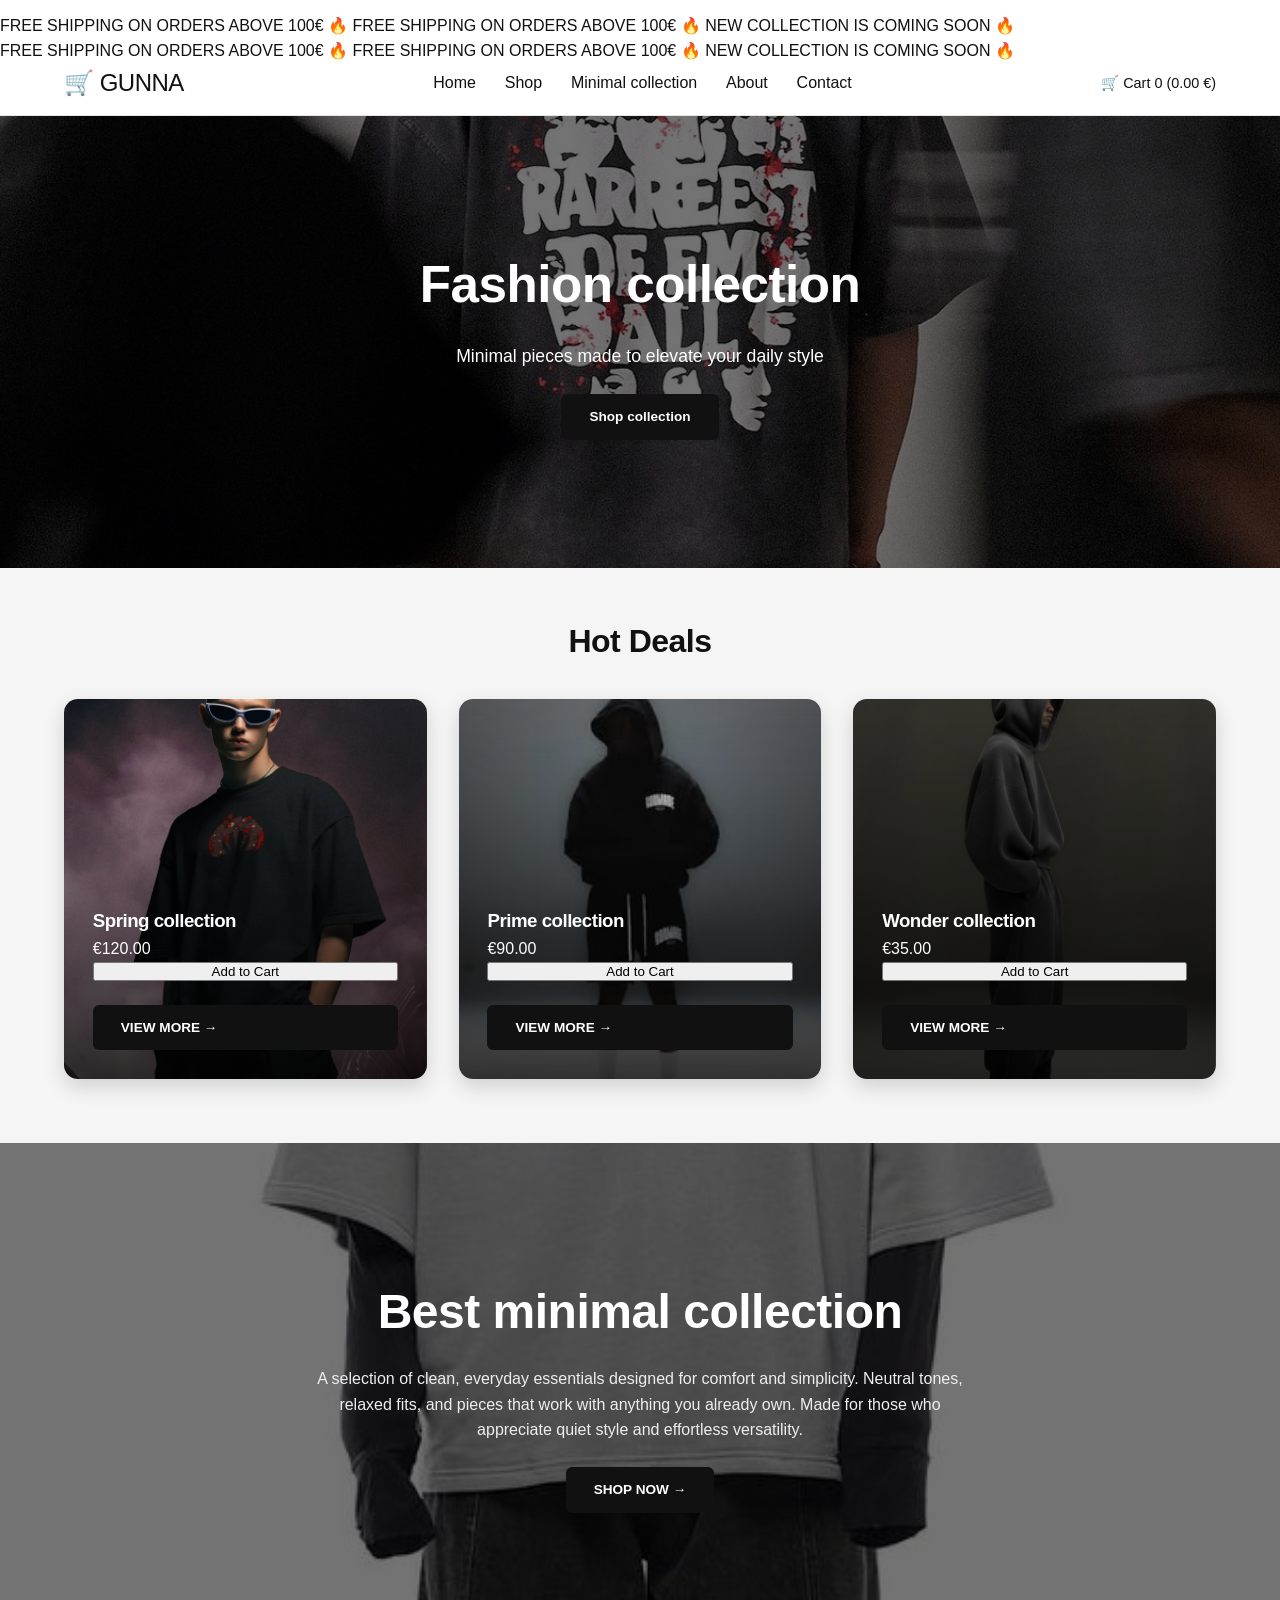
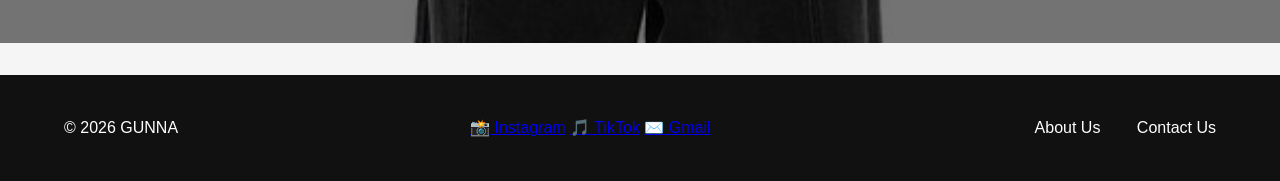
==== commit a8b9b6d5: "Update index.html" ====
--- a/index.html
+++ b/index.html
@@ -6,24 +6,48 @@
     <meta name="author" content="Dovydas Valančius">
     <meta name="viewport" content="width=device-width, initial-scale=1.0">
     <title>Gunna | E-SHOP</title>
-    <link rel="icon" href="hoodie.png" type="image/png">
+    <link rel="icon" href="/hoodie.png" type="image/png">
     <link rel="stylesheet" href="styles.css" type="text/css">
 </head>
 
 <body>
 
 <header class="header">
+
+    <div class="marquee-bar">
+    <div class="marquee-content">
+        <span>FREE SHIPPING ON ORDERS ABOVE 100€</span>
+        <span class="fire">🔥</span>
+        <span>FREE SHIPPING ON ORDERS ABOVE 100€</span>
+        <span class="fire">🔥</span>
+        <span>NEW COLLECTION IS COMING SOON</span>
+        <span class="fire">🔥</span>
+    </div>
+    
+    <div class="marquee-content" aria-hidden="true">
+        <span>FREE SHIPPING ON ORDERS ABOVE 100€</span>
+        <span class="fire">🔥</span>
+        <span>FREE SHIPPING ON ORDERS ABOVE 100€</span>
+        <span class="fire">🔥</span>
+        <span>NEW COLLECTION IS COMING SOON</span>
+        <span class="fire">🔥</span>
+    </div>
+</div>
+
+
     <div class="wrapper">
         <nav aria-label="Main navigation">
 
             <h1 class="logo"><a href="index.html#hero">🛒 GUNNA </a></h1>
 
+            
             <button class="hamburger" id="hamburger-btn" aria-label="Open navigation menu">
                 <span></span>
                 <span></span>
                 <span></span>
             </button>
 
+            
             <ul id="nav-links">
                 <li><a href="index.html#hero">Home</a></li>
                 <li><a href="index.html#shop">Shop</a></li>
@@ -32,10 +56,13 @@
                 <li><a href="contact.html">Contact</a></li>
             </ul>
 
-<div class="cart-info">
-    <span>🛒 Cart: <span id="cart-count">0</span> | $<span id="total-price">0</span></span>
-    <button class="clear-btn" id="clear-cart-btn">Clear</button>
-</div>
+           
+                <div class="cart-info">
+            <a href="cart.html" class="cart-btn-link" aria-label="Shopping cart">
+                🛒 <span class="cart-label">Cart</span> 
+                <span id="cart-count">0</span> (<span id="total-price">0.00</span> €)
+            </a>
+        </div>
 
         </nav>
     </div>
@@ -62,21 +89,28 @@
 
         <h2 class="hotdeals">Hot Deals</h2>
 
-        <div class="cards">
+        <div class="cards" id="products-grid">
 
             <article class="card spring">
                 <h3>Spring collection</h3>
-                <a href="spring.html" class="btn">SHOP NOW →</a>
+                <p class="price">€120.00</p>
+              
+                <button class="add-to-cart-btn" data-id="1" data-name="Spring Hoodie" data-price="120">Add to Cart</button>
+                <a href="spring.html" class="btn">VIEW MORE →</a>
             </article>
 
             <article class="card prime">
                 <h3>Prime collection</h3>
-                <a href="prime.html" class="btn">SHOP NOW →</a>
+                <p class="price">€90.00</p>
+                <button class="add-to-cart-btn" data-id="2" data-name="Prime Jacket" data-price="90">Add to Cart</button>
+                <a href="prime.html" class="btn">VIEW MORE →</a>
             </article>
 
             <article class="card wonder">
                 <h3>Wonder collection</h3>
-                <a href="wonder.html" class="btn">SHOP NOW →</a>
+                <p class="price">€35.00</p>
+                <button class="add-to-cart-btn" data-id="3" data-name="Wonder Tee" data-price="35">Add to Cart</button>
+                <a href="wonder.html" class="btn">VIEW MORE →</a>
             </article>
 
         </div>
@@ -103,17 +137,21 @@
 </main>
 
 <footer class="footer">
-    <div class="footer-wrapper">
-
+    <div class="wrapper footer-wrapper">
         <div class="footer-left">
             <p>© 2026 GUNNA</p>
+        </div>
+
+        <div class="footer-socials">
+            <a href="https://instagram.com" target="_blank" rel="noopener">📸 Instagram</a>
+            <a href="https://tiktok.com" target="_blank" rel="noopener">🎵 TikTok</a>
+            <a href="https://gmail.com">✉️ Gmail</a>
         </div>
 
         <div class="footer-right">
             <a href="about.html">About Us</a>
             <a href="contact.html">Contact Us</a>
         </div>
-
     </div>
 </footer>
 
--- a/styles.css
+++ b/styles.css
@@ -1,461 +1,473 @@
 * {
-  margin:0;
-  padding:0;
-  box-sizing:border-box;
+  margin: 0;
+  padding: 0;
+  box-sizing: border-box;
 }
 
 html {
-  scroll-behavior:smooth;
+  scroll-behavior: smooth;
 }
 
 body {
-  background:#f5f5f5;
-  font-family:Arial, Helvetica, sans-serif;
-  color:#111;
-  line-height:1.6;
+  background: #f5f5f5;
+  font-family: Arial, Helvetica, sans-serif;
+  color: #111;
+  line-height: 1.6;
 }
 
 .wrapper {
-  width:90%;
-  max-width:1200px;
-  margin:auto;
-}
-
-h1,h2,h3 {
-  font-weight:600;
-  letter-spacing:-.5px;
+  width: 90%;
+  max-width: 1200px;
+  margin: auto;
+}
+
+h1, h2, h3 {
+  font-weight: 600;
+  letter-spacing: -.5px;
 }
 
 .btn,
 .btn1 {
-  display:inline-block;
-  padding:12px 28px;
-  background:#111;
-  color:white;
-  text-decoration:none;
-  border-radius:6px;
-  margin-top:1.5rem;
-  transition:.25s;
-  font-size:.8rem;
+  display: inline-block;
+  padding: 12px 28px;
+  background: #111;
+  color: white;
+  text-decoration: none;
+  border-radius: 6px;
+  margin-top: 1.5rem;
+  transition: .25s;
+  font-size: .85rem;
+  font-weight: 600;
+  border: none;
+  cursor: pointer;
 }
 
 .btn:hover,
 .btn1:hover {
-  background:#333;
-  transform:translateY(-3px);
+  background: #333;
+  transform: translateY(-3px);
 }
 
 .header {
-  background:white;
-  padding:.8rem 0;
-  border-bottom:1px solid #ddd;
-  position:sticky;
-  top:0;
-  z-index:100;
+  background: white;
+  padding: .8rem 0;
+  border-bottom: 1px solid #e5e5e5;
+  position: sticky;
+  top: 0;
+  z-index: 100;
 }
 
 nav {
-  display:flex;
-  justify-content:space-between;
-  align-items:center;
+  display: flex;
+  justify-content: space-between;
+  align-items: center;
+  gap: 1rem;
 }
 
 nav ul {
-  display:flex;
-  gap:1.8rem;
-  list-style:none;
+  display: flex;
+  gap: 1.8rem;
+  list-style: none;
 }
 
 nav a {
-  color:#111;
-  text-decoration:none;
-  font-weight:500;
+  color: #111;
+  text-decoration: none;
+  font-weight: 500;
+  transition: color 0.2s;
+}
+
+nav a:hover {
+  color: #666;
 }
 
 .logo {
-  font-weight:bold;
+  font-weight: bold;
+}
+
+.logo a {
+  color: #111;
+  text-decoration: none;
+}
+
+.cart-info {
+  display: flex;
+  align-items: center;
+  gap: 10px;
+  font-size: 0.9rem;
+  font-weight: 600;
+}
+
+.clear-btn {
+  background: #111;
+  color: white;
+  padding: 5px 12px;
+  border: none;
+  border-radius: 6px;
+  font-size: .75rem;
+  cursor: pointer;
+  transition: background 0.2s;
+}
+
+.clear-btn:hover {
+  background: #c0392b;
 }
 
 .mainhero {
-  background:
-  linear-gradient(rgba(0,0,0,.55),rgba(0,0,0,.55)),
-  url("model.jpg") center/cover;
-  padding:6rem 0;
-  text-align:center;
+  background: linear-gradient(rgba(0,0,0,.55), rgba(0,0,0,.55)),
+              url("model.jpg") center/cover no-repeat;
+  padding: 8rem 0;
+  text-align: center;
 }
 
 .mainhero h2 {
-  color:white;
-  font-size:2.5rem;
+  color: white;
+  font-size: clamp(2rem, 5vw, 3.2rem);
 }
 
 .hero1 {
-  color:white;
-  margin-top:1rem;
-}
-
+  color: white;
+  margin-top: 1rem;
+  font-size: 1.1rem;
+}
+
+.secondhero {
+  background: linear-gradient(rgba(0,0,0,.55), rgba(0,0,0,.55)),
+              url("hero2.jpg") center/cover no-repeat;
+  min-height: 500px;
+  display: flex;
+  flex-direction: column;
+  justify-content: center;
+  align-items: center;
+  text-align: center;
+  padding: 3rem 1.5rem;
+}
+
+.secondhero h2 {
+  color: white;
+  font-size: clamp(2rem, 4vw, 3rem);
+  margin-bottom: 1rem;
+}
+
+.secondhero .text {
+  color: #eee;
+  max-width: 650px;
+  margin: 0 auto;
+}
+
+.hotdeals {
+  text-align: center;
+  margin: 3rem 0 2rem;
+  font-size: 2rem;
+}
 
 .cards {
-  display:grid;
-  grid-template-columns:repeat(3,1fr);
-  gap:2rem;
-  margin-bottom:3rem;  
-}
-
-.hotdeals {
-  text-align:center;
-  margin:2rem 0;
+  display: grid;
+  grid-template-columns: repeat(auto-fit, minmax(280px, 1fr));
+  gap: 2rem;
+  margin-bottom: 4rem;
 }
 
 .card {
-  height:350px;
-  max-width:300px;
-  width:100%;
-  margin:auto;
-  background-size:cover;
-  background-position:center;
-  display:flex;
-  flex-direction:column;
-  justify-content:flex-end;
-  padding:1.5rem;
-  border-radius:14px;
-  color:white;
-  overflow:hidden;
-  transition:.25s;
+  height: 380px;
+  width: 100%;
+  background-size: cover;
+  background-position: center;
+  display: flex;
+  flex-direction: column;
+  justify-content: flex-end;
+  padding: 1.8rem;
+  border-radius: 14px;
+  color: white;
+  overflow: hidden;
+  transition: .3s ease;
+  box-shadow: 0 8px 20px rgba(0,0,0,.15);
 }
 
 .card:hover {
-  transform:translateY(-5px);
-}
-
-.spring { background-image:url("spring.jpg"); }
-.prime { background-image:url("prime.jpg"); }
-.wonder { background-image:url("wonder.jpg"); }
-
-
-.secondhero {
-  background:
-  linear-gradient(rgba(0,0,0,.55),rgba(0,0,0,.55)),
-  url("hero2.jpg") center/cover;
-  height:600px;
-  text-align:center;
-  padding:2rem;
-  margin-bottom:0;  
-}
-
-.secondhero h2 {
-  margin-top:150px;
-  color:white;
-  font-size:2.5rem;
-}
-
-.secondhero .text {
-  color:white;
-  max-width:650px;
-  margin:120px auto 0;
+  transform: translateY(-5px);
+  box-shadow: 0 12px 30px rgba(0,0,0,.25);
+}
+
+.spring { background-image: linear-gradient(to top, rgba(0,0,0,0.8), transparent), url("spring.jpg"); }
+.prime { background-image: linear-gradient(to top, rgba(0,0,0,0.8), transparent), url("prime.jpg"); }
+.wonder { background-image: linear-gradient(to top, rgba(0,0,0,0.8), transparent), url("wonder.jpg"); }
+
+.collection h2 {
+  text-align: center;
+  font-size: 2.4rem;
+  margin: 3rem 0 2rem;
+}
+
+.products {
+  display: grid;
+  grid-template-columns: repeat(auto-fit, minmax(260px, 1fr));
+  gap: 2rem;
+  padding-bottom: 4rem;
+}
+
+.product-card {
+  background: white;
+  border-radius: 14px;
+  overflow: hidden;
+  text-align: center;
+  box-shadow: 0 8px 20px rgba(0,0,0,.06);
+  transition: .25s;
+  display: flex;
+  flex-direction: column;
+  justify-content: space-between;
+}
+
+.product-card:hover {
+  transform: translateY(-5px);
+  box-shadow: 0 12px 25px rgba(0,0,0,.12);
+}
+
+.product-card img {
+  width: 100%;
+  height: 320px;
+  object-fit: cover;
+}
+
+.product-card h3 {
+  margin-top: 1rem;
+}
+
+.product-card .price {
+  font-weight: bold;
+  margin-top: 0.5rem;
 }
 
 .about-layout,
 .about-layout-2 {
-  display:flex;
-  align-items:center;
-  gap:3rem;
-  padding:4rem 0;
+  display: flex;
+  align-items: center;
+  gap: 3rem;
+  padding: 4rem 0;
 }
 
 .about-layout-2 {
-  flex-direction:row-reverse;
+  flex-direction: row-reverse;
+}
+
+.about-image, .about-image-2, .about-text, .about-text-2 {
+  flex: 1;
 }
 
 .about-image img,
 .about-image-2 img {
-  width:100%;
-  border-radius:14px;
+  width: 100%;
+  border-radius: 14px;
 }
 
 .contact {
-  padding:5rem 0;
-}
-
-.contact h2,
-.contact p {
-  text-align:center;
+  padding: 4rem 0 2rem;
+}
+
+.contact h2, .contact p {
+  text-align: center;
 }
 
 .contact-layout {
-  display:flex;
-  gap:3rem;
-  margin-top:2rem;
-  align-items:center;
+  display: flex;
+  gap: 3rem;
+  margin-top: 2rem;
+  align-items: center;
 }
 
 .contact-image img {
-  width:100%;
-  max-width:500px;
-  border-radius:14px;
+  width: 100%;
+  max-width: 500px;
+  border-radius: 14px;
 }
 
 #contactform {
-  flex:1;
-  background:white;
-  padding:2rem;
-  border-radius:14px;
-  box-shadow:0 10px 25px rgba(0,0,0,.08);
+  flex: 1;
+  background: white;
+  padding: 2rem;
+  border-radius: 14px;
+  box-shadow: 0 10px 25px rgba(0,0,0,.08);
 }
 
 #contactform form {
-  display:flex;
-  flex-direction:column;
-  gap:1rem;
+  display: flex;
+  flex-direction: column;
+  gap: 1rem;
 }
 
 #contactform input,
 #contactform textarea {
-  width:100%;
-  padding:14px;
-  border:1px solid #ccc;
-  border-radius:8px;
-  font-size:1rem;
+  width: 100%;
+  padding: 14px;
+  border: 1px solid #ccc;
+  border-radius: 8px;
+  font-size: 1rem;
 }
 
 #contactform textarea {
-  min-height:120px;
-  resize:vertical;
+  min-height: 120px;
+  resize: vertical;
 }
 
 #contactform button {
-  background:#111;
-  color:white;
-  border:none;
-  padding:14px;
-  border-radius:8px;
-  cursor:pointer;
-}
-
-.collection h2 {
-  text-align:center;
-  font-size:2.4rem;
-  margin:2rem;
-}
-
-.products {
-  display:grid;
-  grid-template-columns:repeat(3,1fr);
-  gap:2rem;
-  padding-bottom:4rem;
-}
-
-.product-card {
-  background:white;
-  border-radius:14px;
-  overflow:hidden;
-  text-align:center;
-  box-shadow:0 8px 20px rgba(0,0,0,.08);
-  transition:.25s;
-}
-
-.product-card:hover {
-  transform:translateY(-5px);
-}
-
-.product-card img {
-  width:100%;
-  height:320px;
-  object-fit:cover;
-}
-
-.product-card button {
-  margin:1rem;
-  padding:12px 25px;
-  background:#111;
-  color:white;
-  border:none;
-  border-radius:6px;
-}
-
-.cart-btn {
-  display:flex;
-  align-items:center;
-  gap:8px;
-}
-
-.cart-count {
-  background:#111;
-  color:white;
-  width:22px;
-  height:22px;
-  display:flex;
-  align-items:center;
-  justify-content:center;
-  border-radius:50%;
-  font-size:.75rem;
-}
-
-.project-grid {
-  display:grid;
-  grid-template-columns:repeat(3,1fr);
-  gap:2rem;
-}
-
-.project-card {
-  background:white;
-  padding:2rem;
-  border-radius:14px;
-  min-height:260px;
-  display:flex;
-  flex-direction:column;
-  justify-content:space-between;
-  box-shadow:0 8px 20px rgba(0,0,0,.08);
-}
-
-.description {
-  color:#555;
-}
-
-.skills-list {
-  display:flex;
-  justify-content:center;
-  flex-wrap:wrap;
-  gap:1rem;
-  list-style:none;
-}
-
-.skills-list li {
-  background:#111;
-  color:white;
-  padding:8px 15px;
-  border-radius:20px;
+  background: #111;
+  color: white;
+  border: none;
+  padding: 14px;
+  border-radius: 8px;
+  cursor: pointer;
+  font-weight: bold;
+  transition: background 0.2s;
+}
+
+#contactform button:hover {
+  background: #333;
 }
 
 .footer {
-  background:#111;
-  color:white;
-  padding:2rem 0;
+  background: #111;
+  color: white;
+  padding: 2.5rem 0;
+  margin-top: 2rem;
 }
 
 .footer-wrapper {
-  display:flex;
-  justify-content:space-between;
-  align-items:center;
+  display: flex;
+  justify-content: space-between;
+  align-items: center;
 }
 
 .footer-right a {
-  color:white;
-  margin-left:2rem;
-}
-
-@media(max-width:768px){
-
-.wrapper {
-  width:92%;
-}
-
-.header {
-  padding:.4rem 0;
-}
-
-nav {
-  flex-direction: row;
+  color: white;
+  margin-left: 2rem;
+  text-decoration: none;
+}
+
+.footer-right a:hover {
+  text-decoration: underline;
+}
+
+@media(max-width: 768px) {
+  nav {
+    flex-direction: column;
+    gap: 1rem;
+  }
+
+  nav ul {
+    flex-wrap: wrap;
+    justify-content: center;
+    gap: 1rem;
+  }
+
+  .about-layout,
+  .about-layout-2,
+  .contact-layout {
+    flex-direction: column;
+    gap: 2rem;
+  }
+
+  .about-text, .about-text-2 {
+    text-align: center;
+  }
+
+  .contact-image img {
+    max-width: 100%;
+  }
+
+  #contactform {
+    width: 100%;
+  }
+
+  .footer-wrapper {
+    flex-direction: column;
+    gap: 1.5rem;
+    text-align: center;
+  }
+
+  .footer-right a {
+    margin: 0 1rem;
+  }
+}
+
+
+.hamburger {
+  display: none;
+  flex-direction: column;
   justify-content: space-between;
-  align-items: center;
-}
-
-nav ul {
-  flex-direction: row;
-  flex-wrap: nowrap;
-  justify-content: flex-end;
-  gap: .7rem;
-}
-
-nav ul a {
-  font-size:.85rem;
-}
-
-.cart-btn {
-  font-size:.85rem;
-}
-
-.mainhero {
-  padding:4rem 0;
-}
-
-.mainhero h2 {
-  font-size:2rem;
-}
-
-.cards,
-.products,
-.project-grid {
-  grid-template-columns:1fr;
-}
-
-.card {
-  height:320px;
-  max-width:100%;
-}
-
-.product-card {
-  max-width:350px;
-  margin:auto;
-}
-
-.product-card img {
-  height:300px;
-}
-
-.secondhero {
-  height:auto;
-  min-height:500px;
-}
-
-.secondhero h2 {
-  margin-top:80px;
-  font-size:2rem;
-}
-
-.about-layout,
-.about-layout-2,
-.contact-layout {
-  flex-direction:column;
-}
-
-.contact {
-  padding:4rem 0;
-}
-
-#contactform {
-  width:100%;
-  padding:1.5rem;
-}
-
-#contactform input,
-#contactform textarea {
-  font-size:16px;
-}
-
-#contactform button {
-  width:100%;
-}
-
-.skills-list {
-  flex-direction:column;
-  align-items:center;
-}
-
-.footer-wrapper {
-  flex-direction:column;
-  gap:1rem;
-  text-align:center;
-}
-
-.footer-right {
-  display:flex;
-  flex-direction:column;
-  gap:1rem;
-}
-
-.footer-right a {
-  margin:0;
-}
-
-}
+  width: 26px;
+  height: 18px;
+  background: transparent;
+  border: none;
+  cursor: pointer;
+  padding: 0;
+}
+
+.hamburger span {
+  display: block;
+  width: 100%;
+  height: 3px;
+  background-color: #111;
+  border-radius: 2px;
+  transition: all 0.3s ease;
+}
+
+
+@media (max-width: 768px) {
+
+  nav {
+    display: flex !important;
+    flex-direction: row !important;
+    flex-wrap: wrap !important;
+    align-items: center !important;
+    justify-content: space-between !important;
+    padding: 0.2rem 0;
+  }
+
+  .hamburger {
+    display: flex !important;
+    order: 1;
+    margin: 0 !important;
+  }
+
+  .logo {
+    order: 2;
+    margin: 0 !important;
+    font-size: 1.1rem !important;
+    line-height: 1;
+  }
+
+  .cart-info {
+    order: 3;
+    margin-left: auto !important;
+    font-size: 0.75rem !important;
+    white-space: nowrap; 
+  }
+
+  #nav-links {
+    display: none;
+    width: 100%;
+    flex-direction: column;
+    align-items: center;
+    gap: 1rem;
+    padding: 1rem 0 0.5rem 0;
+    order: 4;
+    border-top: 1px solid #eee;
+    margin-top: 0.8rem;
+  }
+
+  #nav-links.active {
+    display: flex !important;
+  }
+
+  .hamburger.active span:nth-child(1) {
+    transform: translateY(7.5px) rotate(45deg);
+  }
+
+  .hamburger.active span:nth-child(2) {
+    opacity: 0;
+  }
+
+  .hamburger.active span:nth-child(3) {
+    transform: translateY(-7.5px) rotate(-45deg);
+  }
+}
